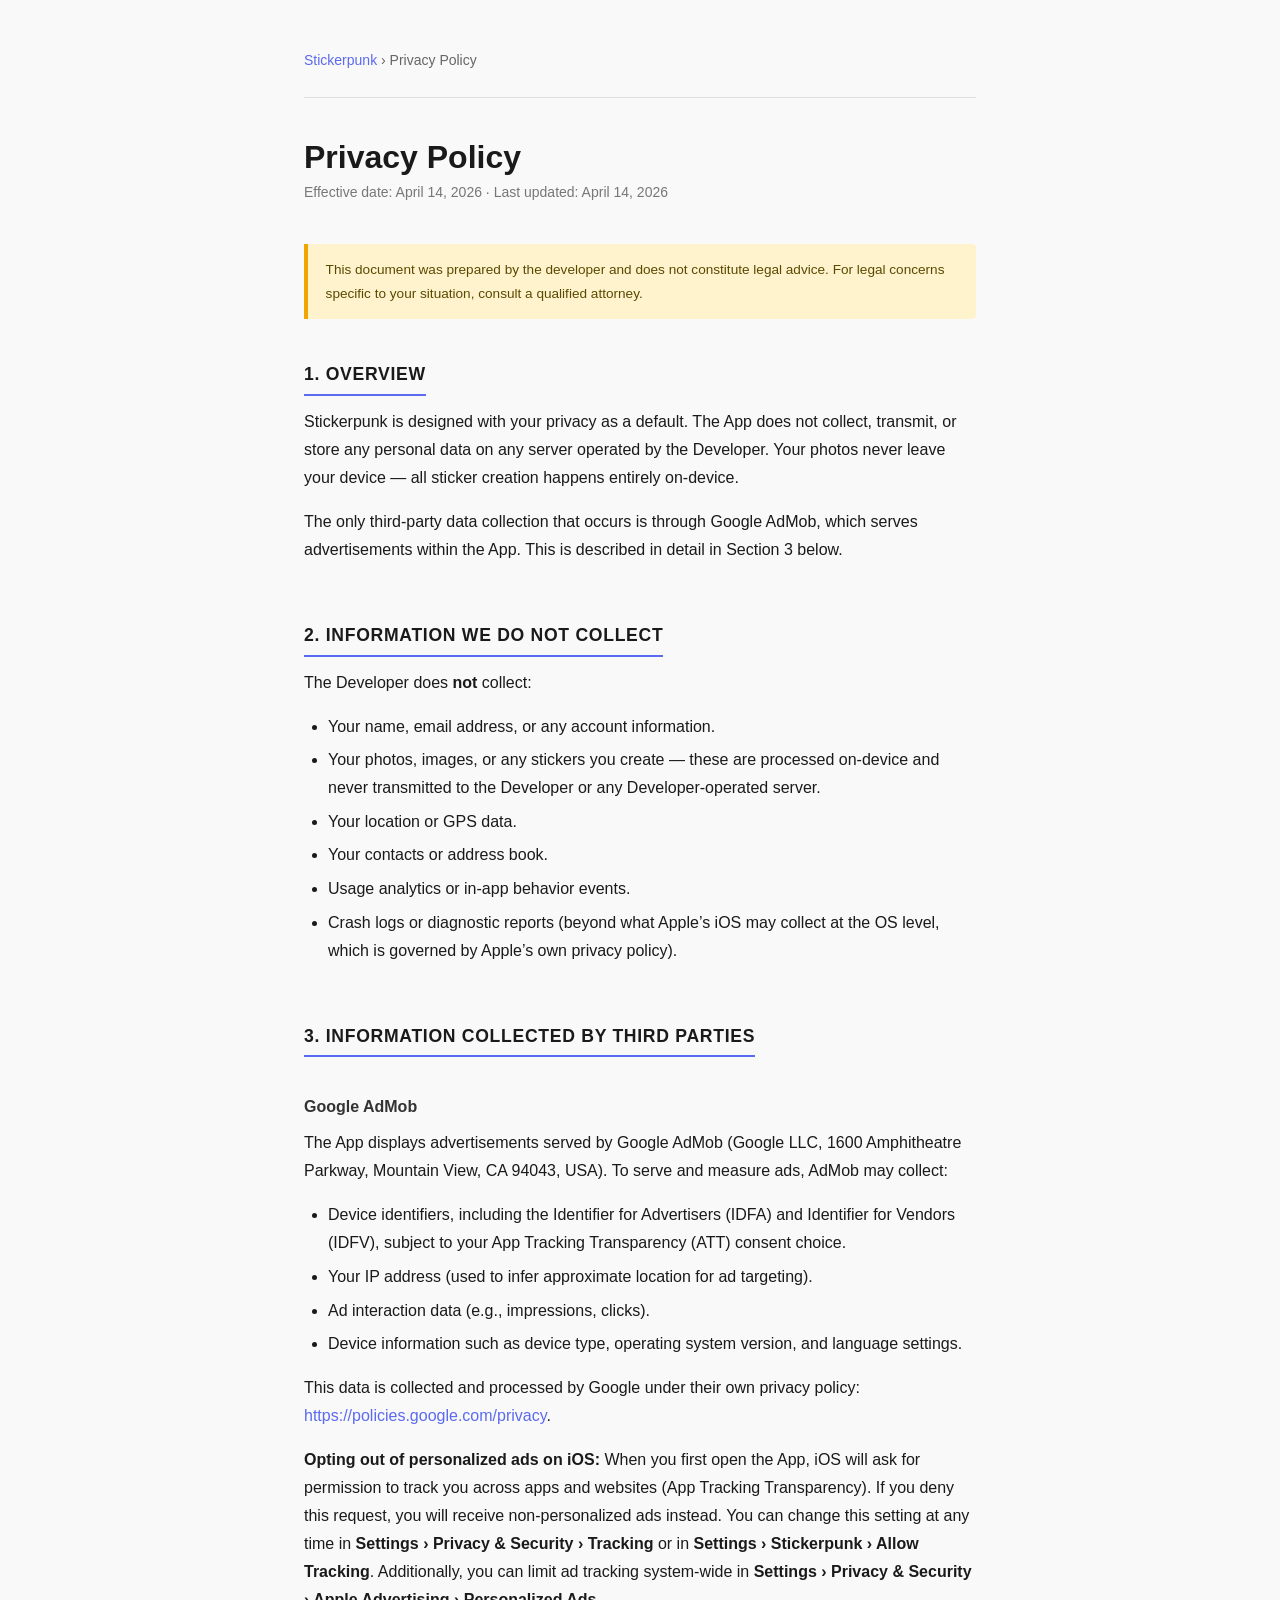
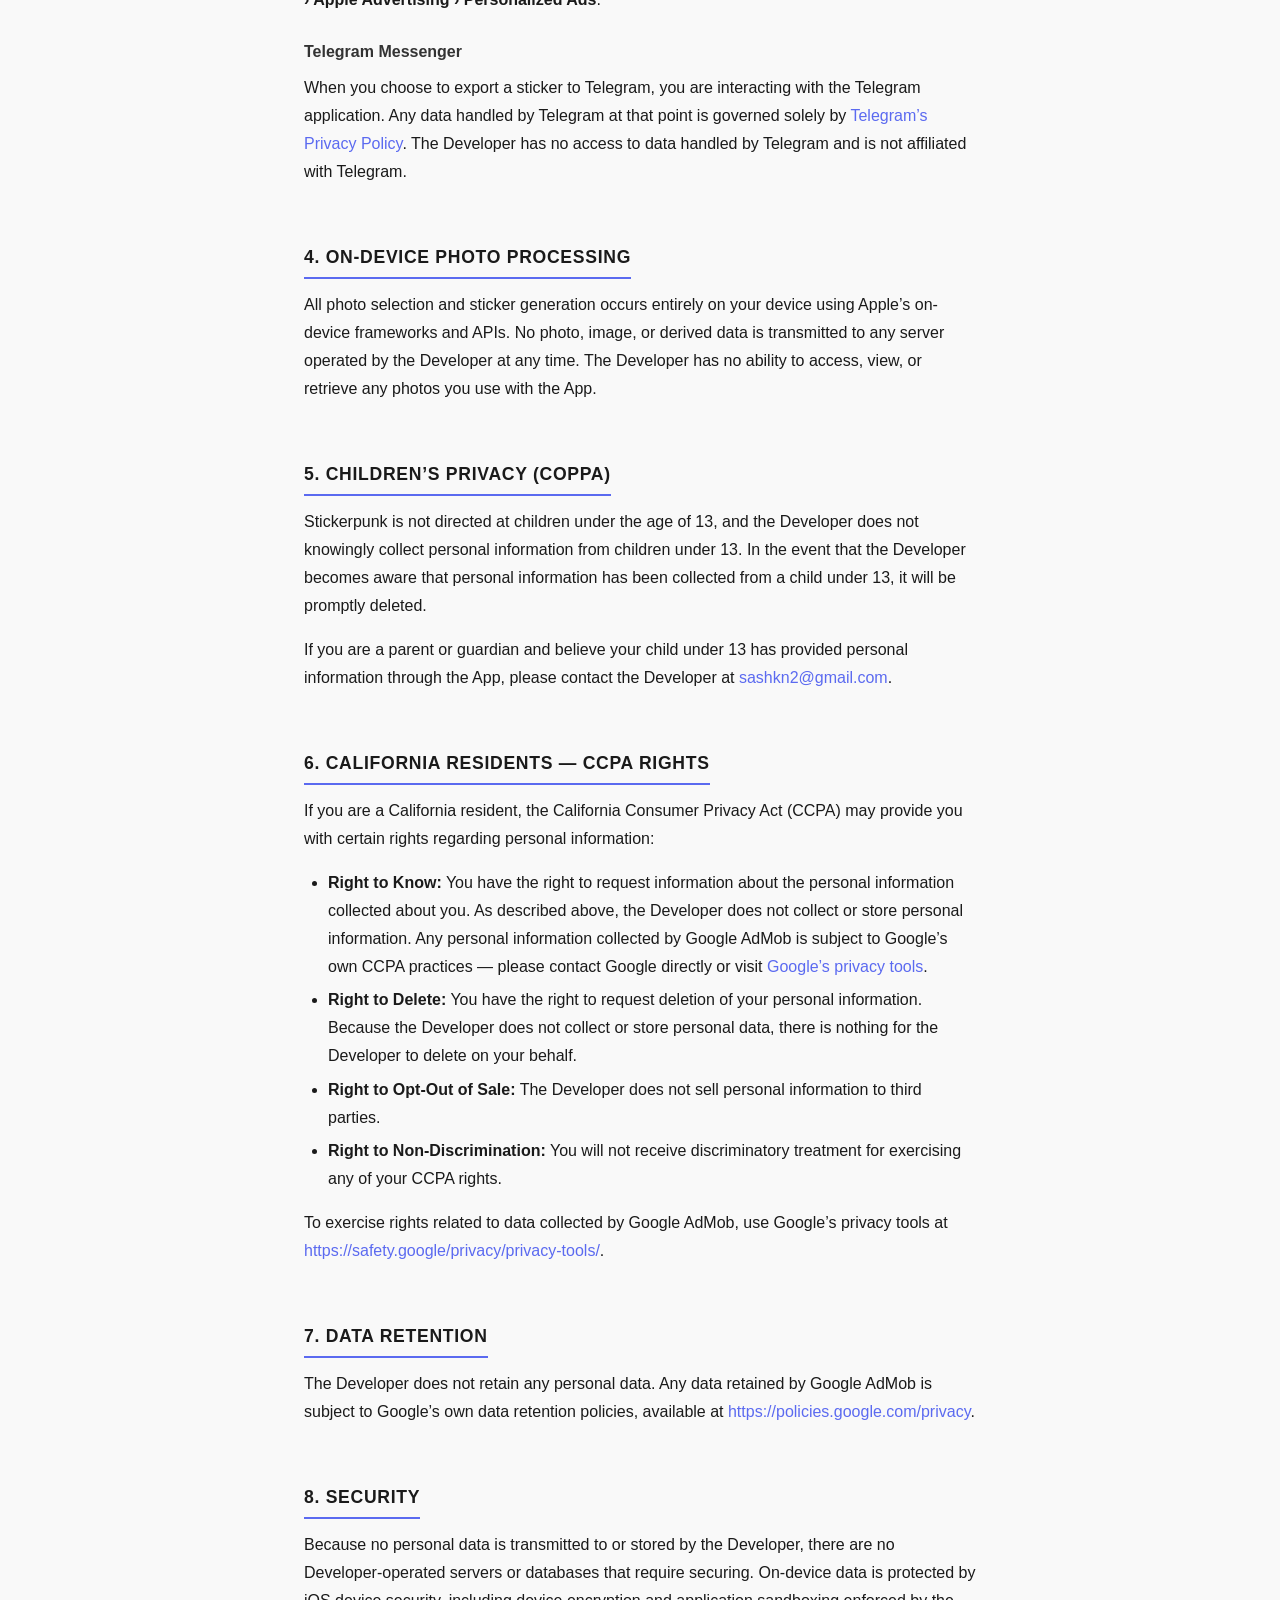
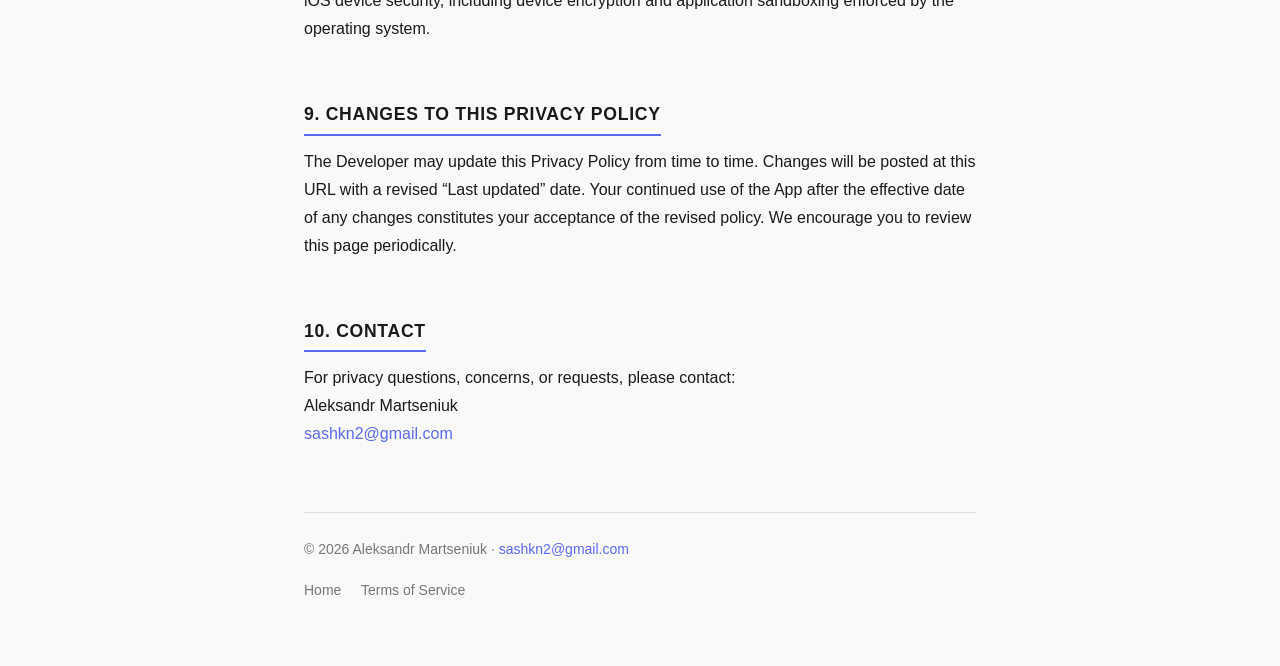
==== privacy/index.html @ fb63ae52 "Add landing site with Terms of Service and Privacy Policy Static HTML site for GitHub Pages deployme" ====
<!DOCTYPE html>
<html lang="en">
<head>
  <meta charset="UTF-8">
  <meta name="viewport" content="width=device-width, initial-scale=1.0">
  <title>Privacy Policy &mdash; Stickerpunk</title>
  <link rel="stylesheet" href="../style.css">
</head>
<body>
  <div class="container">
    <header class="site-header">
      <p class="breadcrumb"><a href="../">Stickerpunk</a> &rsaquo; Privacy Policy</p>
    </header>

    <main>
      <h1>Privacy Policy</h1>
      <p class="meta">Effective date: April 14, 2026 &middot; Last updated: April 14, 2026</p>

      <div class="disclaimer-note">
        This document was prepared by the developer and does not constitute legal advice.
        For legal concerns specific to your situation, consult a qualified attorney.
      </div>

      <h2>1. Overview</h2>
      <p>
        Stickerpunk is designed with your privacy as a default. The App does not collect,
        transmit, or store any personal data on any server operated by the Developer.
        Your photos never leave your device &mdash; all sticker creation happens entirely on-device.
      </p>
      <p>
        The only third-party data collection that occurs is through Google AdMob, which serves
        advertisements within the App. This is described in detail in Section&nbsp;3 below.
      </p>

      <h2>2. Information We Do Not Collect</h2>
      <p>The Developer does <strong>not</strong> collect:</p>
      <ul>
        <li>Your name, email address, or any account information.</li>
        <li>Your photos, images, or any stickers you create &mdash; these are processed on-device and never transmitted to the Developer or any Developer-operated server.</li>
        <li>Your location or GPS data.</li>
        <li>Your contacts or address book.</li>
        <li>Usage analytics or in-app behavior events.</li>
        <li>Crash logs or diagnostic reports (beyond what Apple&rsquo;s iOS may collect at the OS level, which is governed by Apple&rsquo;s own privacy policy).</li>
      </ul>

      <h2>3. Information Collected by Third Parties</h2>

      <h3>Google AdMob</h3>
      <p>
        The App displays advertisements served by Google AdMob (Google LLC, 1600 Amphitheatre Parkway,
        Mountain View, CA 94043, USA). To serve and measure ads, AdMob may collect:
      </p>
      <ul>
        <li>Device identifiers, including the Identifier for Advertisers (IDFA) and Identifier for Vendors (IDFV), subject to your App Tracking Transparency (ATT) consent choice.</li>
        <li>Your IP address (used to infer approximate location for ad targeting).</li>
        <li>Ad interaction data (e.g., impressions, clicks).</li>
        <li>Device information such as device type, operating system version, and language settings.</li>
      </ul>
      <p>
        This data is collected and processed by Google under their own privacy policy:
        <a href="https://policies.google.com/privacy" target="_blank" rel="noopener noreferrer">https://policies.google.com/privacy</a>.
      </p>
      <p>
        <strong>Opting out of personalized ads on iOS:</strong> When you first open the App,
        iOS will ask for permission to track you across apps and websites (App Tracking Transparency).
        If you deny this request, you will receive non-personalized ads instead. You can change this
        setting at any time in <strong>Settings &rsaquo; Privacy &amp; Security &rsaquo; Tracking</strong>
        or in <strong>Settings &rsaquo; Stickerpunk &rsaquo; Allow Tracking</strong>.
        Additionally, you can limit ad tracking system-wide in
        <strong>Settings &rsaquo; Privacy &amp; Security &rsaquo; Apple Advertising &rsaquo; Personalized Ads</strong>.
      </p>

      <h3>Telegram Messenger</h3>
      <p>
        When you choose to export a sticker to Telegram, you are interacting with the Telegram
        application. Any data handled by Telegram at that point is governed solely by
        <a href="https://telegram.org/privacy" target="_blank" rel="noopener noreferrer">Telegram&rsquo;s Privacy Policy</a>.
        The Developer has no access to data handled by Telegram and is not affiliated with Telegram.
      </p>

      <h2>4. On-Device Photo Processing</h2>
      <p>
        All photo selection and sticker generation occurs entirely on your device using Apple&rsquo;s
        on-device frameworks and APIs. No photo, image, or derived data is transmitted to any server
        operated by the Developer at any time. The Developer has no ability to access, view, or
        retrieve any photos you use with the App.
      </p>

      <h2>5. Children&rsquo;s Privacy (COPPA)</h2>
      <p>
        Stickerpunk is not directed at children under the age of 13, and the Developer does not
        knowingly collect personal information from children under 13. In the event that the Developer
        becomes aware that personal information has been collected from a child under 13, it will be
        promptly deleted.
      </p>
      <p>
        If you are a parent or guardian and believe your child under 13 has provided personal
        information through the App, please contact the Developer at
        <a href="mailto:sashkn2@gmail.com">sashkn2@gmail.com</a>.
      </p>

      <h2>6. California Residents &mdash; CCPA Rights</h2>
      <p>
        If you are a California resident, the California Consumer Privacy Act (CCPA) may provide
        you with certain rights regarding personal information:
      </p>
      <ul>
        <li>
          <strong>Right to Know:</strong> You have the right to request information about the
          personal information collected about you. As described above, the Developer does not
          collect or store personal information. Any personal information collected by Google AdMob
          is subject to Google&rsquo;s own CCPA practices &mdash; please contact Google directly or
          visit <a href="https://safety.google/privacy/privacy-tools/" target="_blank" rel="noopener noreferrer">Google&rsquo;s privacy tools</a>.
        </li>
        <li>
          <strong>Right to Delete:</strong> You have the right to request deletion of your personal
          information. Because the Developer does not collect or store personal data, there is
          nothing for the Developer to delete on your behalf.
        </li>
        <li>
          <strong>Right to Opt-Out of Sale:</strong> The Developer does not sell personal information
          to third parties.
        </li>
        <li>
          <strong>Right to Non-Discrimination:</strong> You will not receive discriminatory treatment
          for exercising any of your CCPA rights.
        </li>
      </ul>
      <p>
        To exercise rights related to data collected by Google AdMob, use Google&rsquo;s privacy
        tools at
        <a href="https://safety.google/privacy/privacy-tools/" target="_blank" rel="noopener noreferrer">https://safety.google/privacy/privacy-tools/</a>.
      </p>

      <h2>7. Data Retention</h2>
      <p>
        The Developer does not retain any personal data. Any data retained by Google AdMob is
        subject to Google&rsquo;s own data retention policies, available at
        <a href="https://policies.google.com/privacy" target="_blank" rel="noopener noreferrer">https://policies.google.com/privacy</a>.
      </p>

      <h2>8. Security</h2>
      <p>
        Because no personal data is transmitted to or stored by the Developer, there are no
        Developer-operated servers or databases that require securing. On-device data is protected
        by iOS device security, including device encryption and application sandboxing enforced
        by the operating system.
      </p>

      <h2>9. Changes to This Privacy Policy</h2>
      <p>
        The Developer may update this Privacy Policy from time to time. Changes will be posted at
        this URL with a revised &ldquo;Last updated&rdquo; date. Your continued use of the App after
        the effective date of any changes constitutes your acceptance of the revised policy.
        We encourage you to review this page periodically.
      </p>

      <h2>10. Contact</h2>
      <p>
        For privacy questions, concerns, or requests, please contact:<br>
        Aleksandr Martseniuk<br>
        <a href="mailto:sashkn2@gmail.com">sashkn2@gmail.com</a>
      </p>
    </main>

    <footer>
      <p>&copy; 2026 Aleksandr Martseniuk &middot; <a href="mailto:sashkn2@gmail.com">sashkn2@gmail.com</a></p>
      <nav>
        <a href="../">Home</a>
        <a href="../terms/">Terms of Service</a>
      </nav>
    </footer>
  </div>
</body>
</html>
---- style.css ----
*, *::before, *::after {
  box-sizing: border-box;
}

body {
  margin: 0;
  background: #f9f9f9;
  color: #1a1a1a;
  font-family: -apple-system, BlinkMacSystemFont, "Segoe UI", Roboto, Helvetica, Arial, sans-serif;
  font-size: 1rem;
  line-height: 1.75;
}

.container {
  max-width: 720px;
  margin: 0 auto;
  padding: 3rem 1.5rem 4rem;
}

/* Header */
.site-header {
  margin-bottom: 2.5rem;
  border-bottom: 1px solid #e0e0e0;
  padding-bottom: 1rem;
}

.breadcrumb {
  font-size: 0.875rem;
  color: #666;
  margin: 0 0 0.5rem;
}

.breadcrumb a {
  color: #5b6af0;
  text-decoration: none;
}

.breadcrumb a:hover {
  text-decoration: underline;
}

.app-name {
  font-size: 1.5rem;
  font-weight: 700;
  margin: 0;
  color: #1a1a1a;
}

.app-tagline {
  margin: 0.25rem 0 0;
  color: #555;
  font-size: 1rem;
}

/* Page title */
h1 {
  font-size: 2rem;
  font-weight: 700;
  margin: 0 0 0.25rem;
  line-height: 1.2;
}

.meta {
  font-size: 0.875rem;
  color: #777;
  margin: 0 0 2.5rem;
}

/* Section headings */
h2 {
  font-size: 1.1rem;
  font-weight: 600;
  text-transform: uppercase;
  letter-spacing: 0.04em;
  color: #1a1a1a;
  margin: 2.5rem 0 0.75rem;
  padding-bottom: 0.25rem;
  border-bottom: 2px solid #5b6af0;
  display: inline-block;
}

h3 {
  font-size: 1rem;
  font-weight: 600;
  margin: 1.5rem 0 0.5rem;
  color: #333;
}

/* Body text */
p {
  margin: 0 0 1rem;
}

ul, ol {
  margin: 0 0 1rem;
  padding-left: 1.5rem;
}

li {
  margin-bottom: 0.35rem;
}

/* Links */
a {
  color: #5b6af0;
  text-decoration: none;
}

a:hover {
  text-decoration: underline;
}

/* Home page nav */
.legal-nav {
  display: flex;
  gap: 1rem;
  flex-wrap: wrap;
  margin: 2rem 0;
  list-style: none;
  padding: 0;
}

.legal-nav li a {
  display: inline-block;
  padding: 0.65rem 1.5rem;
  background: #5b6af0;
  color: #fff;
  border-radius: 6px;
  font-weight: 500;
  text-decoration: none;
  transition: background 0.15s;
}

.legal-nav li a:hover {
  background: #4a59d8;
  text-decoration: none;
}

/* All-caps legal blocks */
.legal-caps {
  font-size: 0.875rem;
  line-height: 1.65;
}

/* Footer */
footer {
  margin-top: 4rem;
  padding-top: 1.5rem;
  border-top: 1px solid #e0e0e0;
  font-size: 0.875rem;
  color: #777;
}

footer nav {
  margin-top: 0.5rem;
}

footer nav a {
  color: #777;
  margin-right: 1rem;
}

footer nav a:hover {
  color: #5b6af0;
}

/* Disclaimer note */
.disclaimer-note {
  margin-top: 2rem;
  padding: 0.85rem 1.1rem;
  background: #fff3cd;
  border-left: 4px solid #f0a500;
  font-size: 0.85rem;
  color: #5a4a00;
  border-radius: 0 4px 4px 0;
}

/* Responsive */
@media (max-width: 600px) {
  .container {
    padding: 2rem 1rem 3rem;
  }

  h1 {
    font-size: 1.6rem;
  }
}
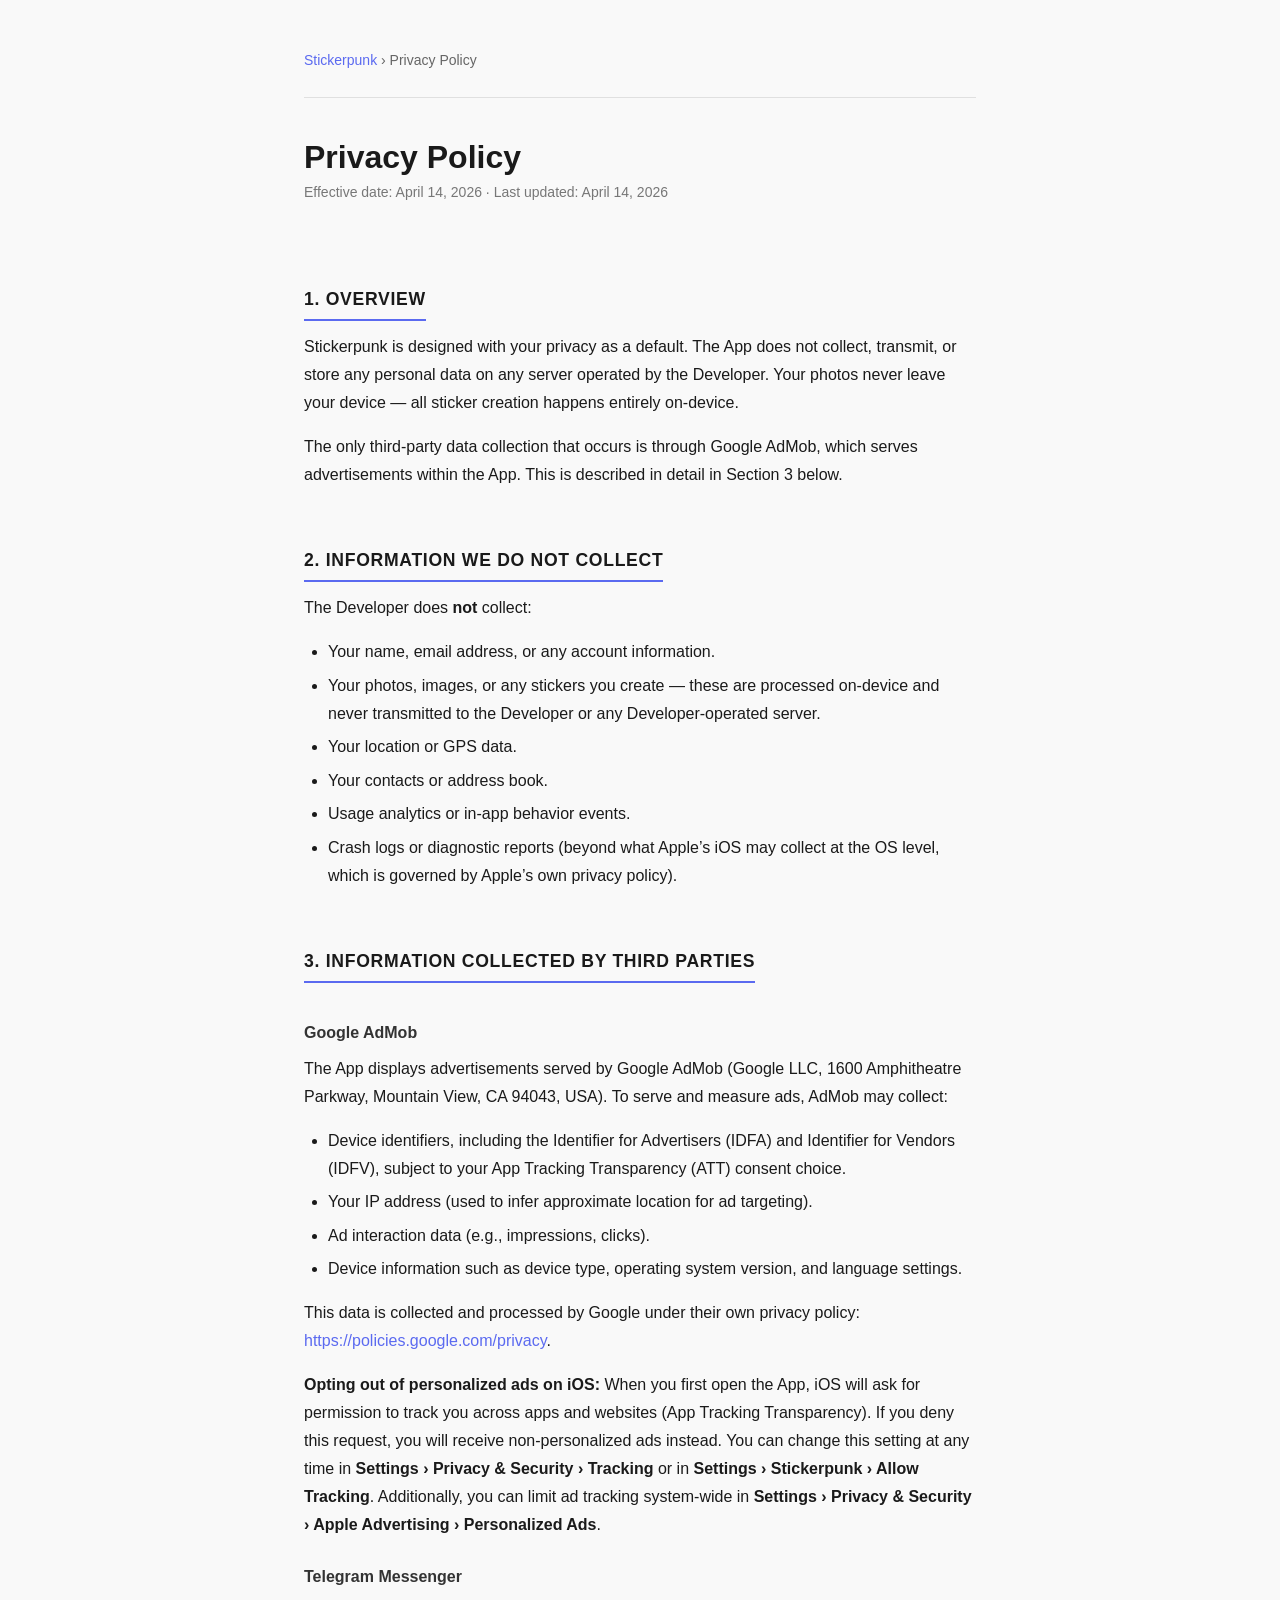
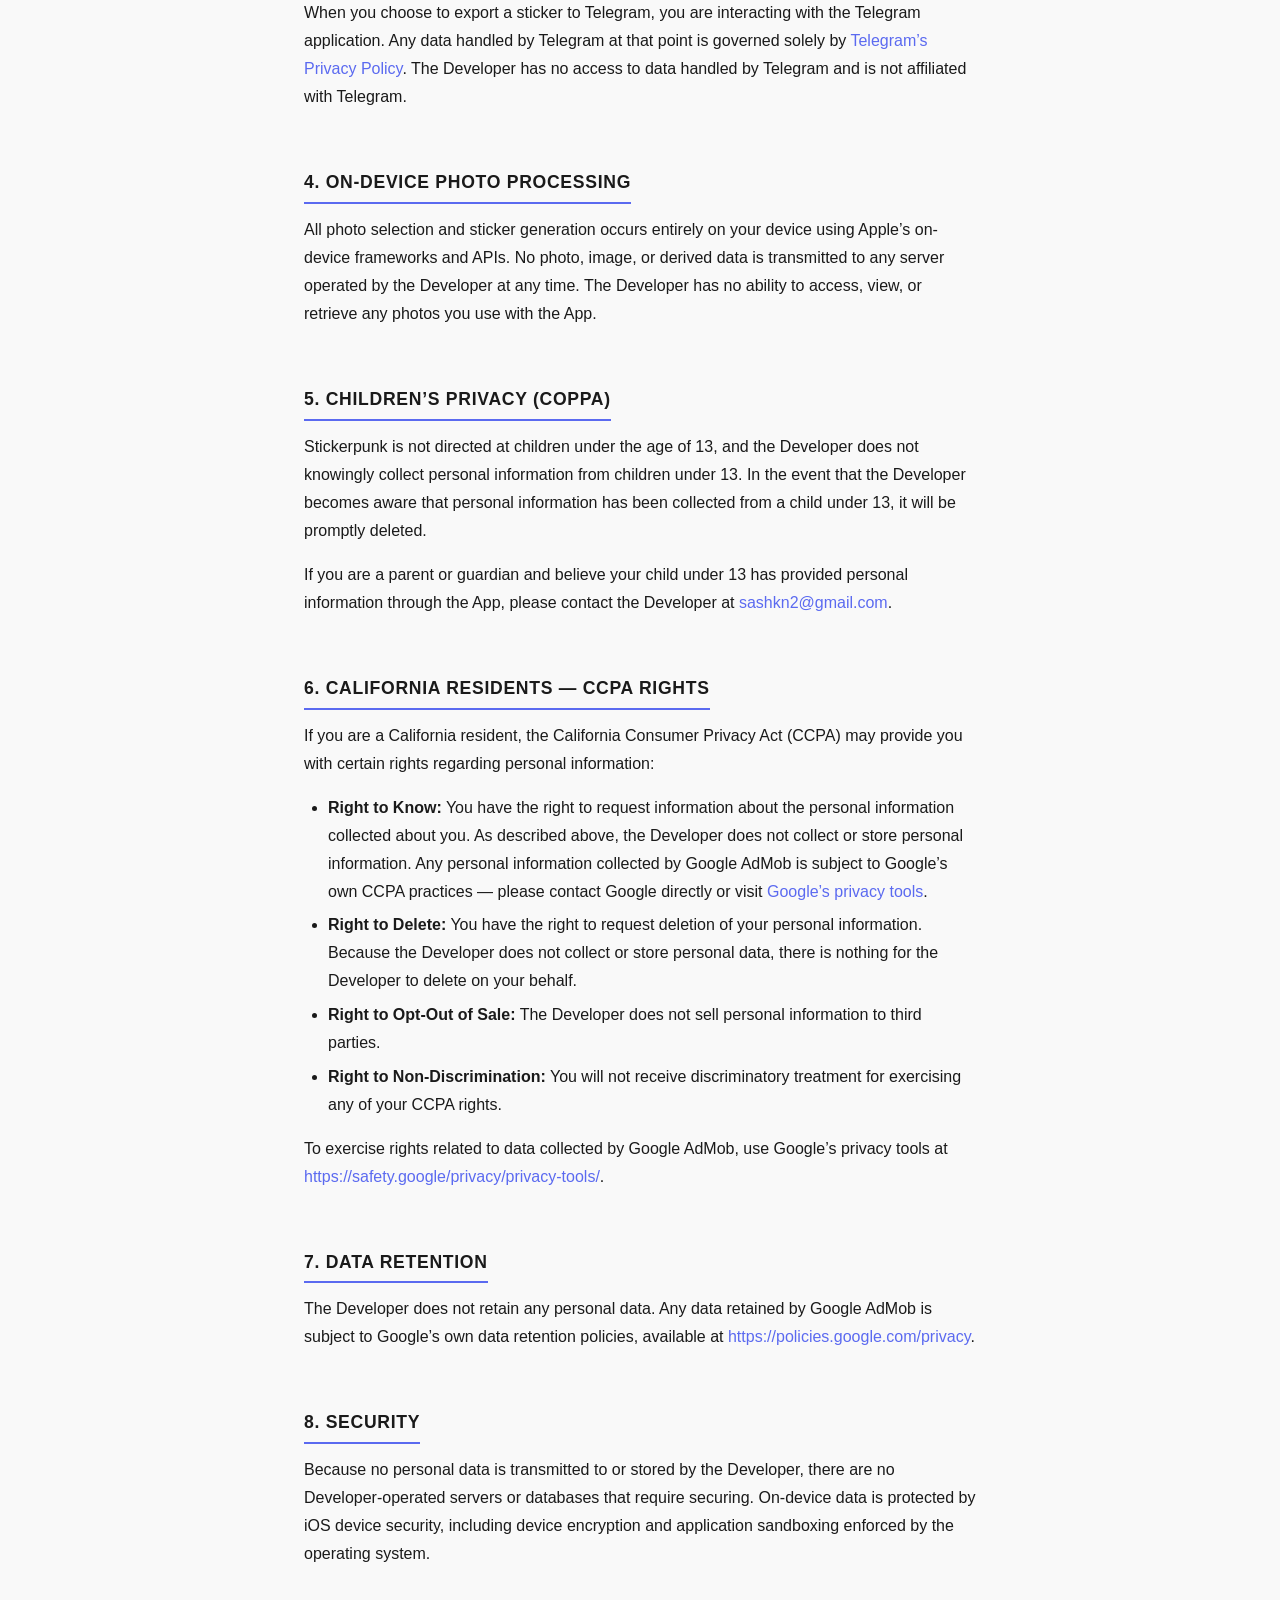
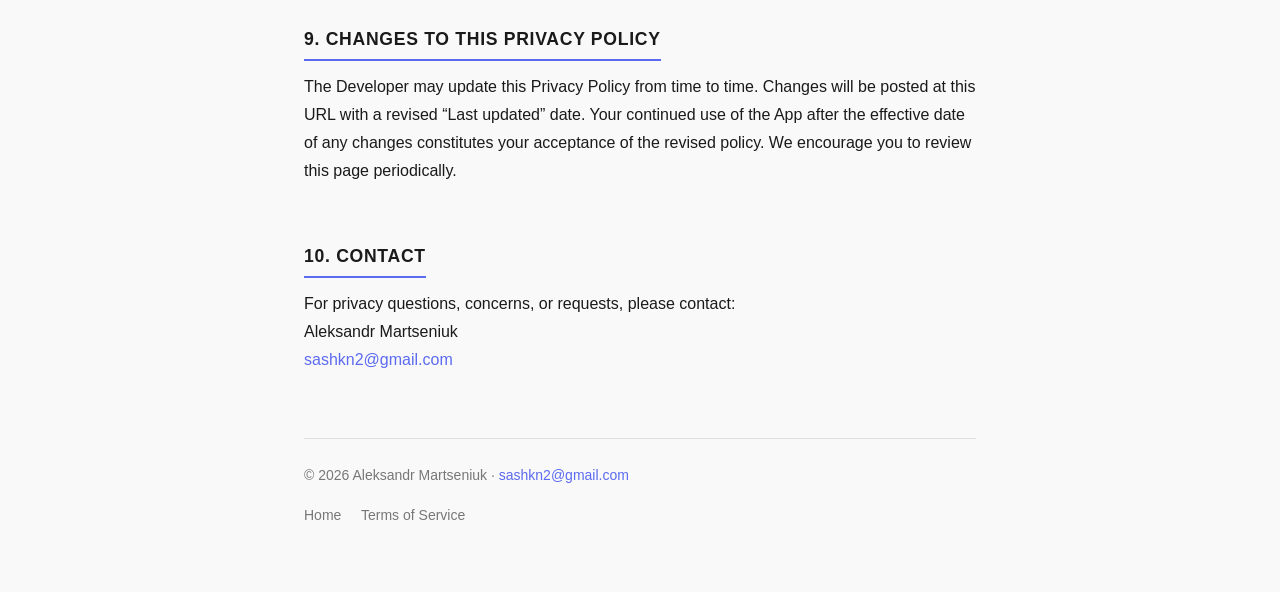
==== commit 657c114c: "Remove disclaimer note; add subscription terms section to ToS Removes yellow legal disclaimer from b" ====
--- a/privacy/index.html
+++ b/privacy/index.html
@@ -15,11 +15,6 @@
     <main>
       <h1>Privacy Policy</h1>
       <p class="meta">Effective date: April 14, 2026 &middot; Last updated: April 14, 2026</p>
-
-      <div class="disclaimer-note">
-        This document was prepared by the developer and does not constitute legal advice.
-        For legal concerns specific to your situation, consult a qualified attorney.
-      </div>
 
       <h2>1. Overview</h2>
       <p>
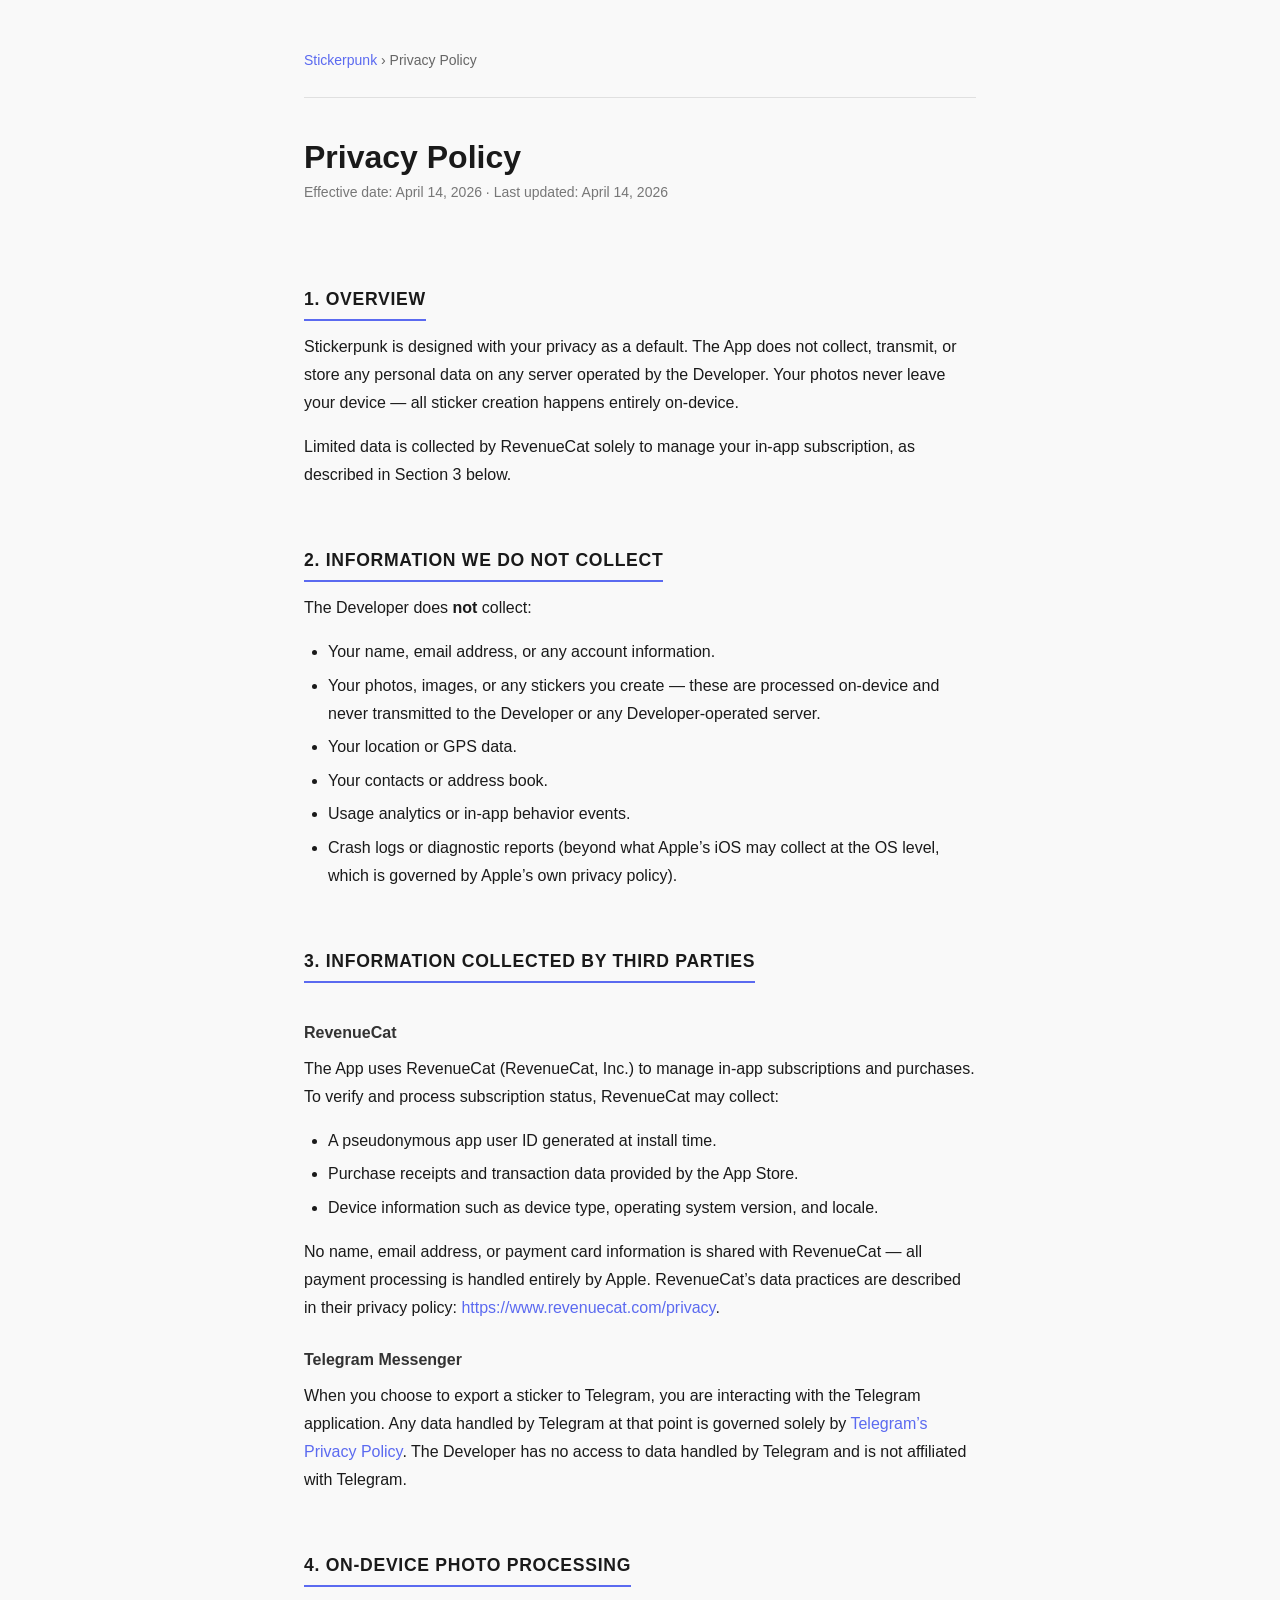
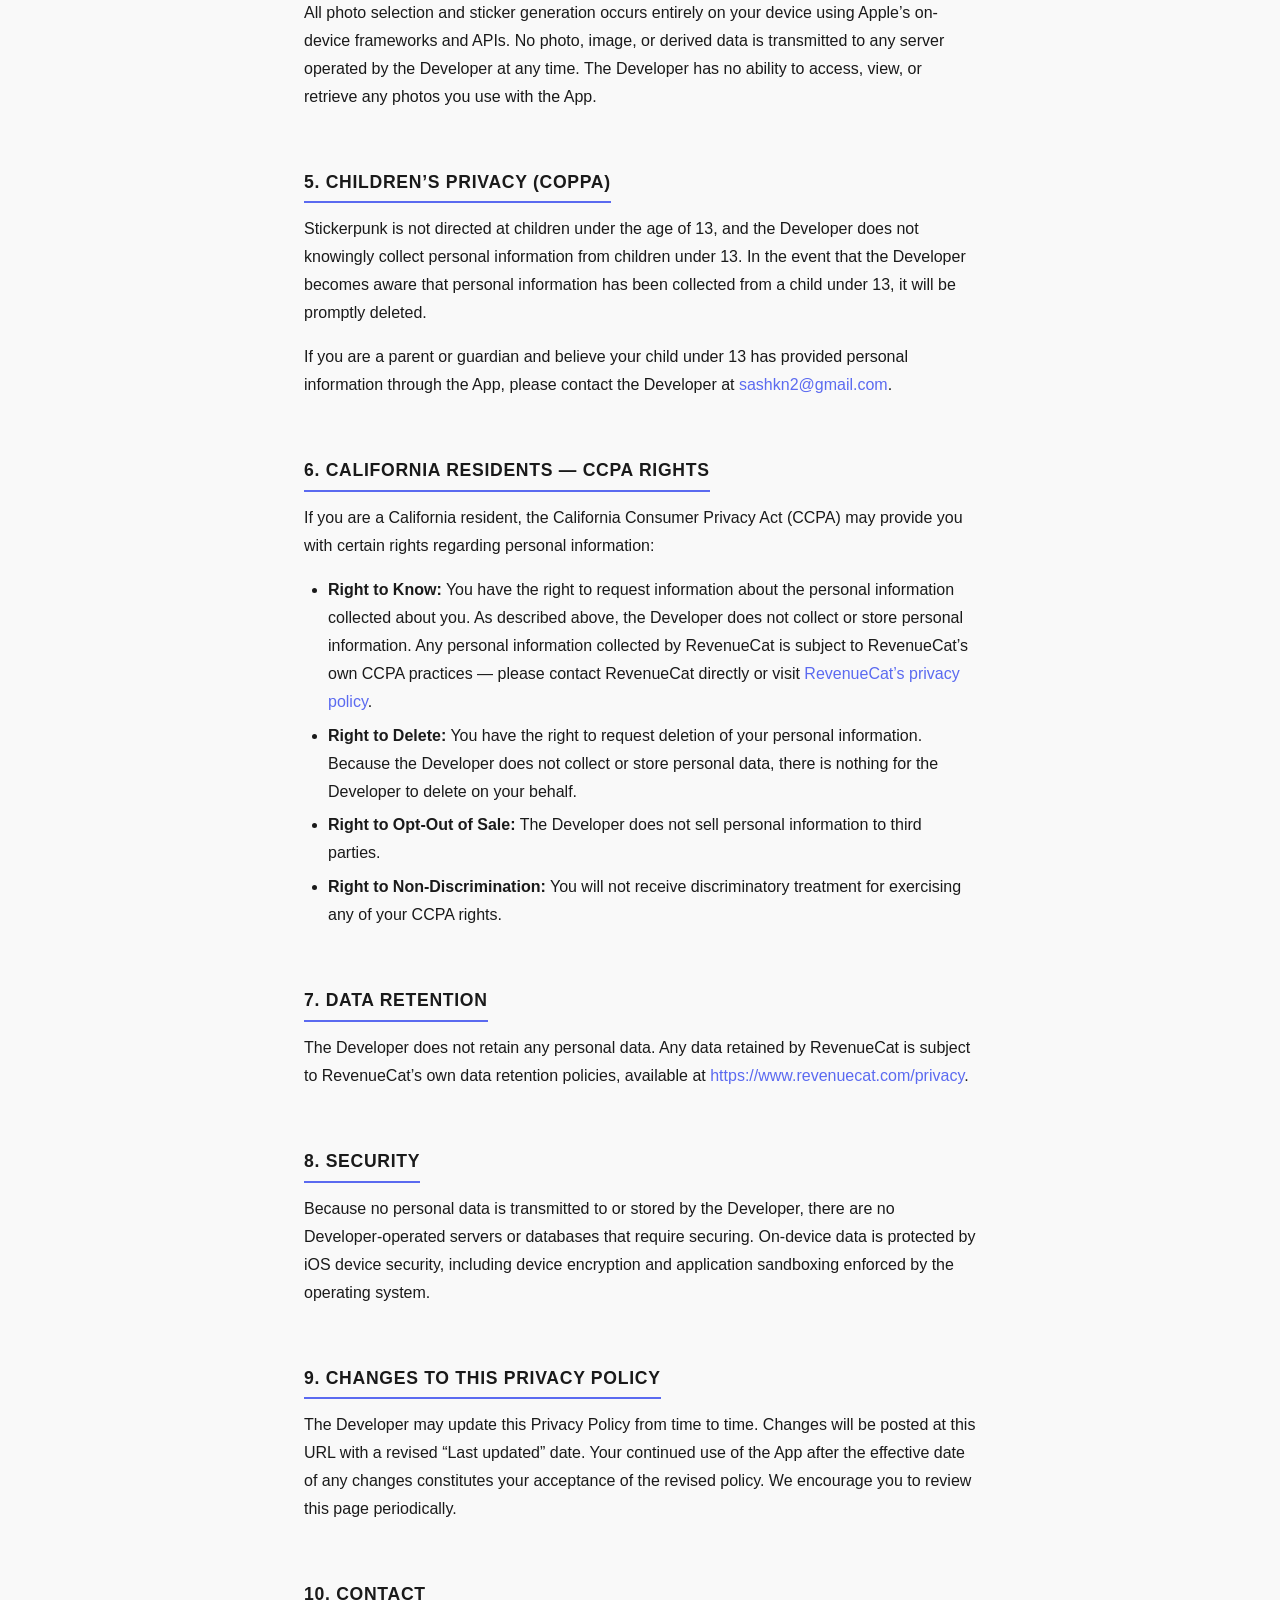
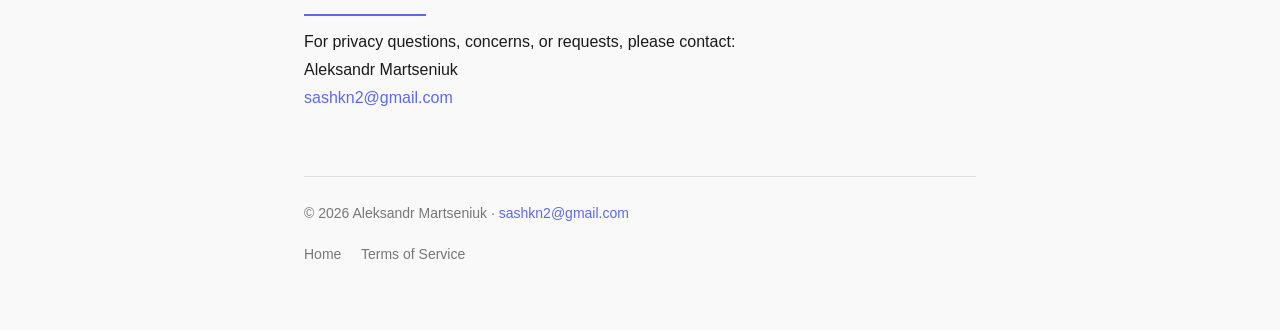
==== commit 33542025: "Replace AdMob with RevenueCat in privacy policy and terms of service Co-Authored-By: Claude Sonnet 4" ====
--- a/privacy/index.html
+++ b/privacy/index.html
@@ -23,8 +23,8 @@
         Your photos never leave your device &mdash; all sticker creation happens entirely on-device.
       </p>
       <p>
-        The only third-party data collection that occurs is through Google AdMob, which serves
-        advertisements within the App. This is described in detail in Section&nbsp;3 below.
+        Limited data is collected by RevenueCat solely to manage your in-app subscription,
+        as described in Section&nbsp;3 below.
       </p>
 
       <h2>2. Information We Do Not Collect</h2>
@@ -40,29 +40,21 @@
 
       <h2>3. Information Collected by Third Parties</h2>
 
-      <h3>Google AdMob</h3>
+      <h3>RevenueCat</h3>
       <p>
-        The App displays advertisements served by Google AdMob (Google LLC, 1600 Amphitheatre Parkway,
-        Mountain View, CA 94043, USA). To serve and measure ads, AdMob may collect:
+        The App uses RevenueCat (RevenueCat, Inc.) to manage in-app subscriptions and purchases.
+        To verify and process subscription status, RevenueCat may collect:
       </p>
       <ul>
-        <li>Device identifiers, including the Identifier for Advertisers (IDFA) and Identifier for Vendors (IDFV), subject to your App Tracking Transparency (ATT) consent choice.</li>
-        <li>Your IP address (used to infer approximate location for ad targeting).</li>
-        <li>Ad interaction data (e.g., impressions, clicks).</li>
-        <li>Device information such as device type, operating system version, and language settings.</li>
+        <li>A pseudonymous app user ID generated at install time.</li>
+        <li>Purchase receipts and transaction data provided by the App Store.</li>
+        <li>Device information such as device type, operating system version, and locale.</li>
       </ul>
       <p>
-        This data is collected and processed by Google under their own privacy policy:
-        <a href="https://policies.google.com/privacy" target="_blank" rel="noopener noreferrer">https://policies.google.com/privacy</a>.
-      </p>
-      <p>
-        <strong>Opting out of personalized ads on iOS:</strong> When you first open the App,
-        iOS will ask for permission to track you across apps and websites (App Tracking Transparency).
-        If you deny this request, you will receive non-personalized ads instead. You can change this
-        setting at any time in <strong>Settings &rsaquo; Privacy &amp; Security &rsaquo; Tracking</strong>
-        or in <strong>Settings &rsaquo; Stickerpunk &rsaquo; Allow Tracking</strong>.
-        Additionally, you can limit ad tracking system-wide in
-        <strong>Settings &rsaquo; Privacy &amp; Security &rsaquo; Apple Advertising &rsaquo; Personalized Ads</strong>.
+        No name, email address, or payment card information is shared with RevenueCat &mdash;
+        all payment processing is handled entirely by Apple. RevenueCat&rsquo;s data practices are
+        described in their privacy policy:
+        <a href="https://www.revenuecat.com/privacy" target="_blank" rel="noopener noreferrer">https://www.revenuecat.com/privacy</a>.
       </p>
 
       <h3>Telegram Messenger</h3>
@@ -103,9 +95,9 @@
         <li>
           <strong>Right to Know:</strong> You have the right to request information about the
           personal information collected about you. As described above, the Developer does not
-          collect or store personal information. Any personal information collected by Google AdMob
-          is subject to Google&rsquo;s own CCPA practices &mdash; please contact Google directly or
-          visit <a href="https://safety.google/privacy/privacy-tools/" target="_blank" rel="noopener noreferrer">Google&rsquo;s privacy tools</a>.
+          collect or store personal information. Any personal information collected by RevenueCat
+          is subject to RevenueCat&rsquo;s own CCPA practices &mdash; please contact RevenueCat directly or
+          visit <a href="https://www.revenuecat.com/privacy" target="_blank" rel="noopener noreferrer">RevenueCat&rsquo;s privacy policy</a>.
         </li>
         <li>
           <strong>Right to Delete:</strong> You have the right to request deletion of your personal
@@ -121,17 +113,12 @@
           for exercising any of your CCPA rights.
         </li>
       </ul>
-      <p>
-        To exercise rights related to data collected by Google AdMob, use Google&rsquo;s privacy
-        tools at
-        <a href="https://safety.google/privacy/privacy-tools/" target="_blank" rel="noopener noreferrer">https://safety.google/privacy/privacy-tools/</a>.
-      </p>
 
       <h2>7. Data Retention</h2>
       <p>
-        The Developer does not retain any personal data. Any data retained by Google AdMob is
-        subject to Google&rsquo;s own data retention policies, available at
-        <a href="https://policies.google.com/privacy" target="_blank" rel="noopener noreferrer">https://policies.google.com/privacy</a>.
+        The Developer does not retain any personal data. Any data retained by RevenueCat is
+        subject to RevenueCat&rsquo;s own data retention policies, available at
+        <a href="https://www.revenuecat.com/privacy" target="_blank" rel="noopener noreferrer">https://www.revenuecat.com/privacy</a>.
       </p>
 
       <h2>8. Security</h2>
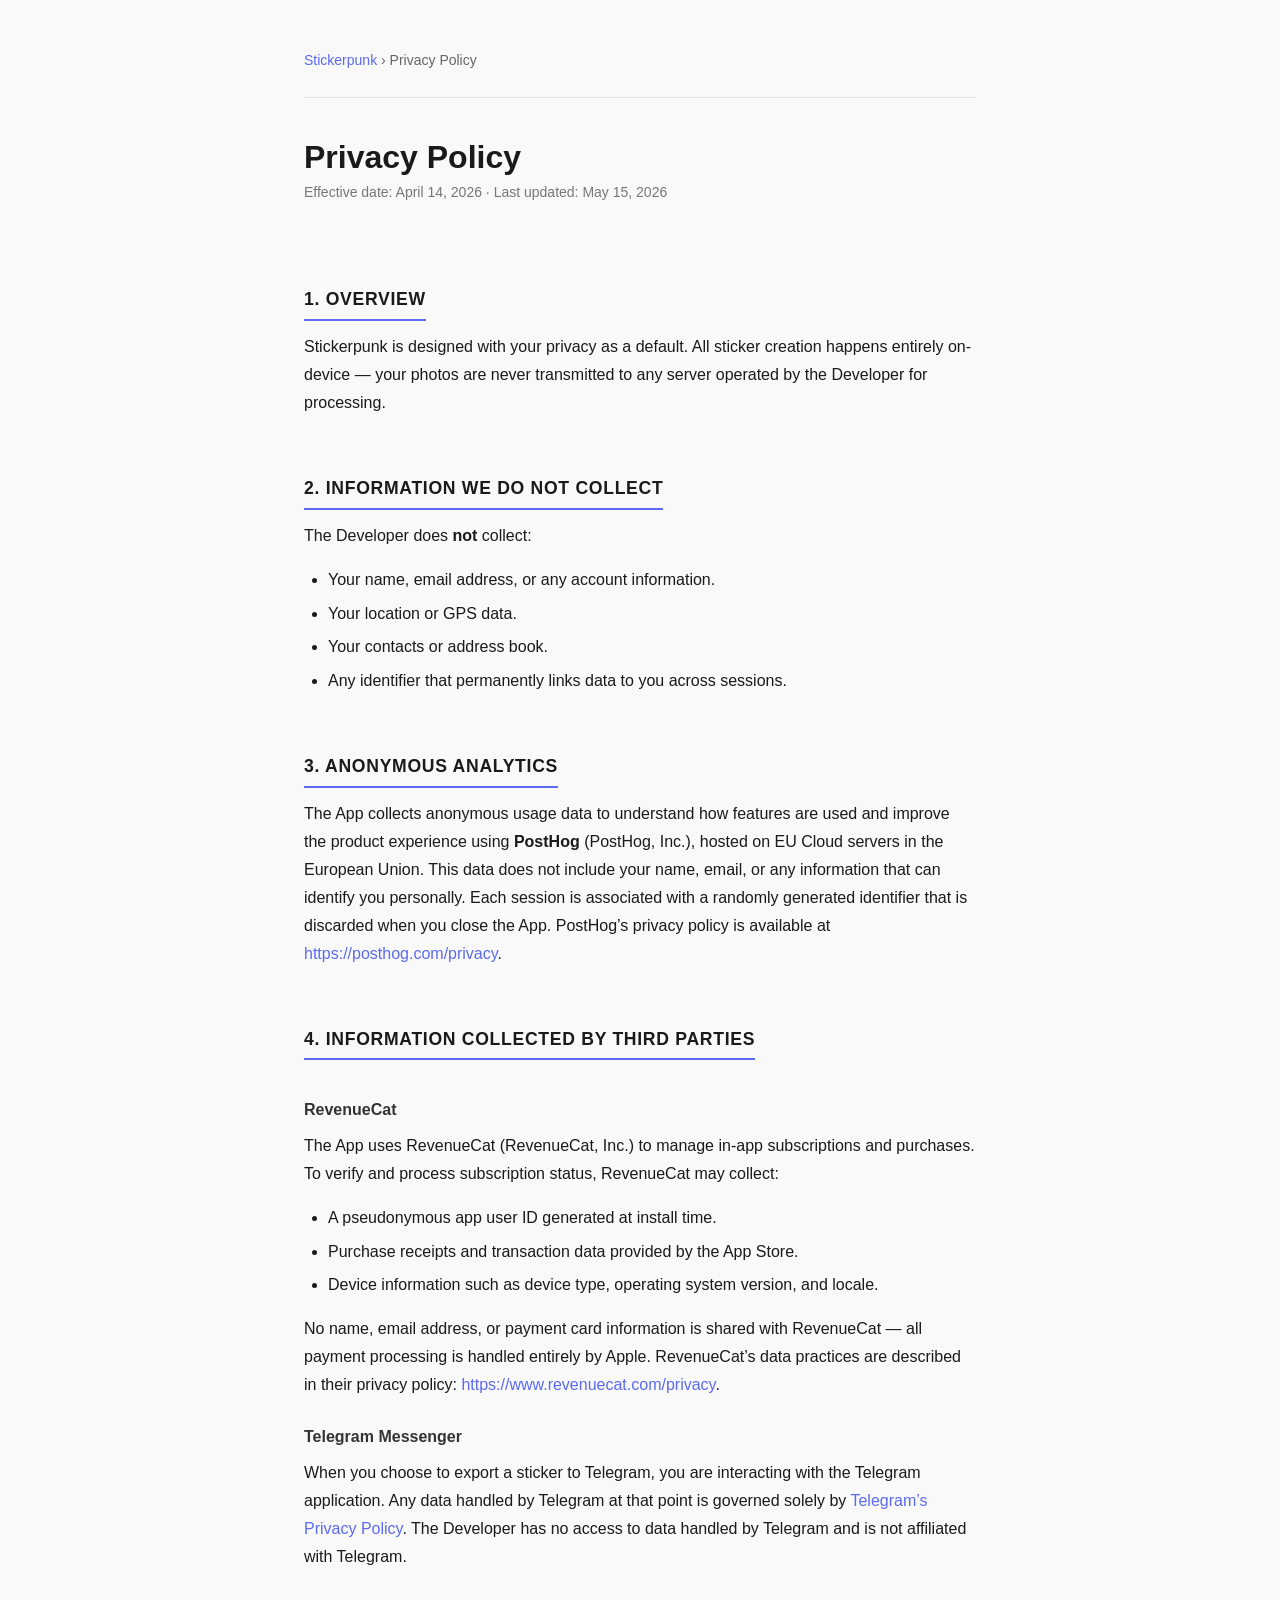
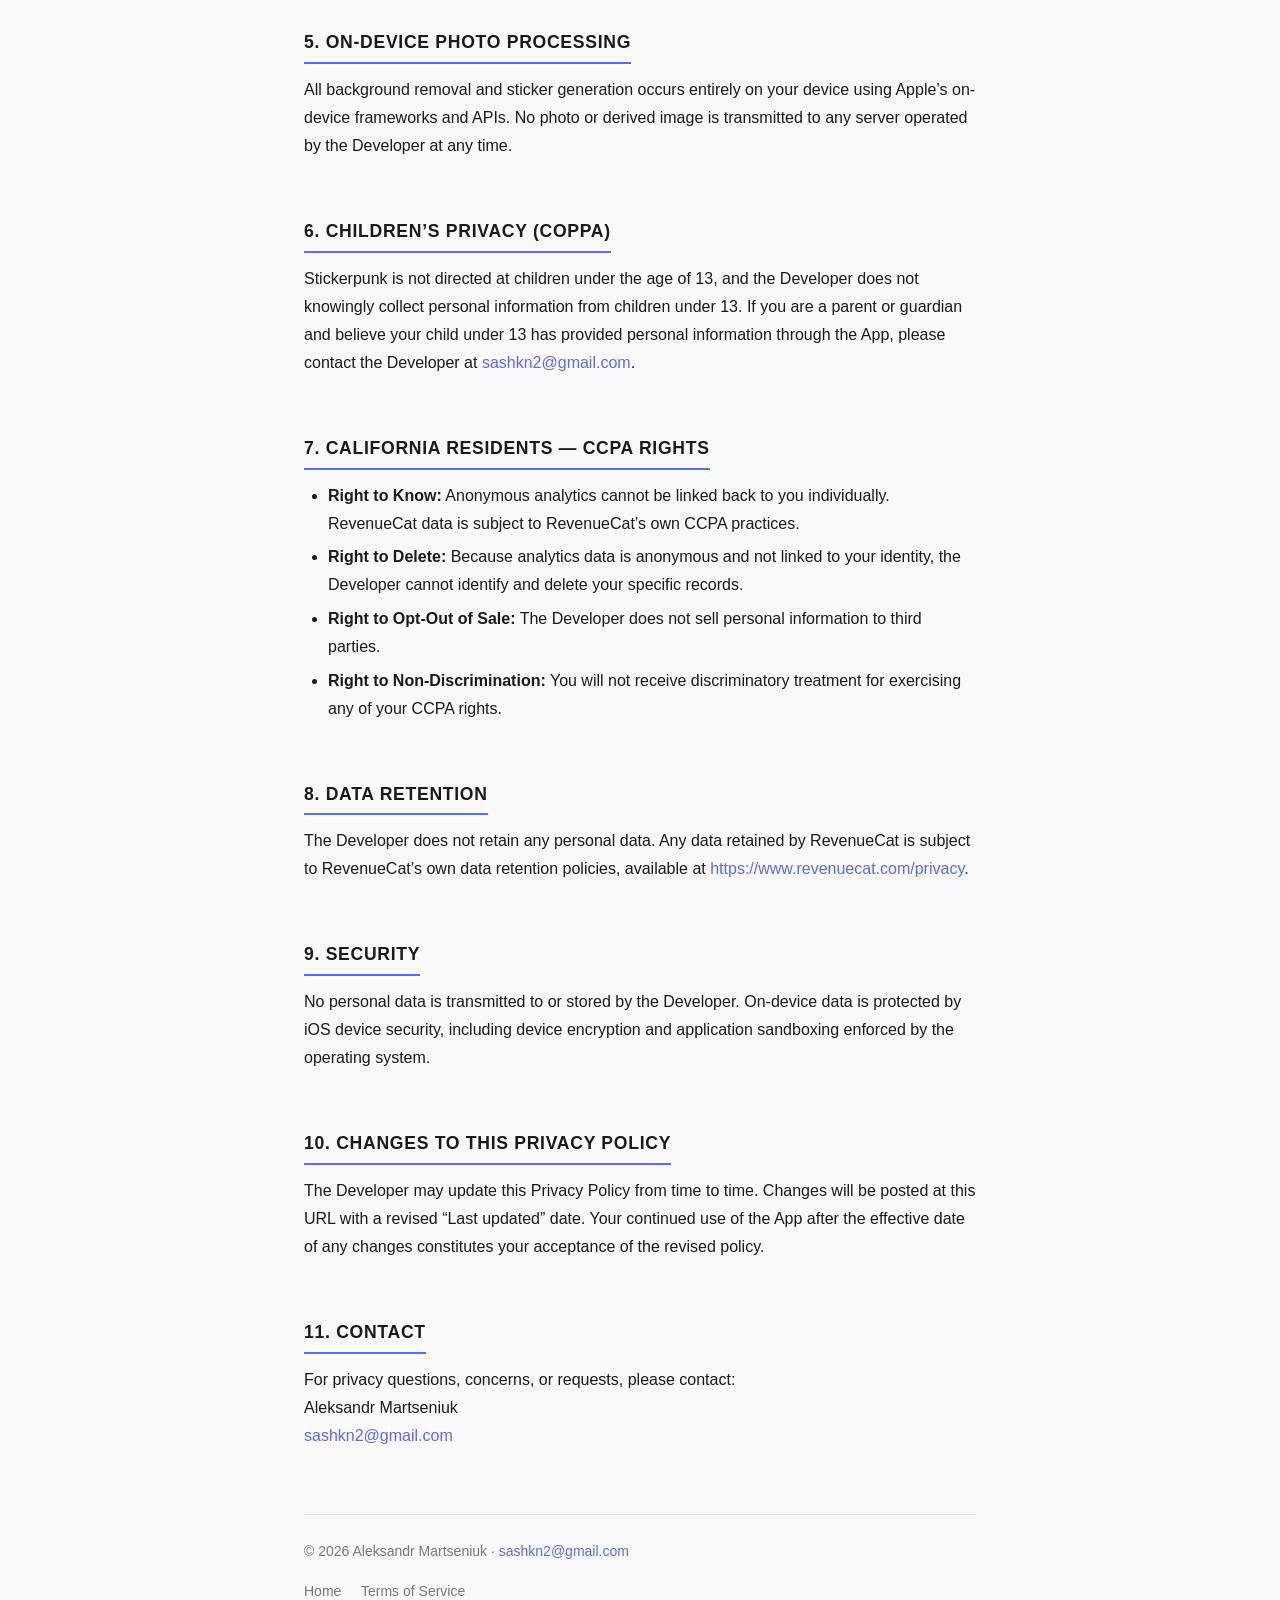
==== commit 2d2e494a: "update politics & terms" ====
--- a/privacy/index.html
+++ b/privacy/index.html
@@ -14,31 +14,36 @@
 
     <main>
       <h1>Privacy Policy</h1>
-      <p class="meta">Effective date: April 14, 2026 &middot; Last updated: April 14, 2026</p>
+      <p class="meta">Effective date: April 14, 2026 &middot; Last updated: May 15, 2026</p>
 
       <h2>1. Overview</h2>
       <p>
-        Stickerpunk is designed with your privacy as a default. The App does not collect,
-        transmit, or store any personal data on any server operated by the Developer.
-        Your photos never leave your device &mdash; all sticker creation happens entirely on-device.
-      </p>
-      <p>
-        Limited data is collected by RevenueCat solely to manage your in-app subscription,
-        as described in Section&nbsp;3 below.
+        Stickerpunk is designed with your privacy as a default. All sticker creation happens
+        entirely on-device &mdash; your photos are never transmitted to any server operated by
+        the Developer for processing.
       </p>
 
       <h2>2. Information We Do Not Collect</h2>
       <p>The Developer does <strong>not</strong> collect:</p>
       <ul>
         <li>Your name, email address, or any account information.</li>
-        <li>Your photos, images, or any stickers you create &mdash; these are processed on-device and never transmitted to the Developer or any Developer-operated server.</li>
         <li>Your location or GPS data.</li>
         <li>Your contacts or address book.</li>
-        <li>Usage analytics or in-app behavior events.</li>
-        <li>Crash logs or diagnostic reports (beyond what Apple&rsquo;s iOS may collect at the OS level, which is governed by Apple&rsquo;s own privacy policy).</li>
+        <li>Any identifier that permanently links data to you across sessions.</li>
       </ul>
 
-      <h2>3. Information Collected by Third Parties</h2>
+      <h2>3. Anonymous Analytics</h2>
+      <p>
+        The App collects anonymous usage data to understand how features are used and improve
+        the product experience using <strong>PostHog</strong> (PostHog, Inc.), hosted on EU Cloud
+        servers in the European Union. This data does not include your name, email, or any
+        information that can identify you personally. Each session is associated with a randomly
+        generated identifier that is discarded when you close the App. PostHog&rsquo;s privacy
+        policy is available at
+        <a href="https://posthog.com/privacy" target="_blank" rel="noopener noreferrer">https://posthog.com/privacy</a>.
+      </p>
+
+      <h2>4. Information Collected by Third Parties</h2>
 
       <h3>RevenueCat</h3>
       <p>
@@ -65,79 +70,51 @@
         The Developer has no access to data handled by Telegram and is not affiliated with Telegram.
       </p>
 
-      <h2>4. On-Device Photo Processing</h2>
+      <h2>5. On-Device Photo Processing</h2>
       <p>
-        All photo selection and sticker generation occurs entirely on your device using Apple&rsquo;s
-        on-device frameworks and APIs. No photo, image, or derived data is transmitted to any server
-        operated by the Developer at any time. The Developer has no ability to access, view, or
-        retrieve any photos you use with the App.
+        All background removal and sticker generation occurs entirely on your device using Apple&rsquo;s
+        on-device frameworks and APIs. No photo or derived image is transmitted to any server
+        operated by the Developer at any time.
       </p>
 
-      <h2>5. Children&rsquo;s Privacy (COPPA)</h2>
+      <h2>6. Children&rsquo;s Privacy (COPPA)</h2>
       <p>
         Stickerpunk is not directed at children under the age of 13, and the Developer does not
-        knowingly collect personal information from children under 13. In the event that the Developer
-        becomes aware that personal information has been collected from a child under 13, it will be
-        promptly deleted.
-      </p>
-      <p>
-        If you are a parent or guardian and believe your child under 13 has provided personal
-        information through the App, please contact the Developer at
-        <a href="mailto:sashkn2@gmail.com">sashkn2@gmail.com</a>.
+        knowingly collect personal information from children under 13. If you are a parent or
+        guardian and believe your child under 13 has provided personal information through the App,
+        please contact the Developer at <a href="mailto:sashkn2@gmail.com">sashkn2@gmail.com</a>.
       </p>
 
-      <h2>6. California Residents &mdash; CCPA Rights</h2>
-      <p>
-        If you are a California resident, the California Consumer Privacy Act (CCPA) may provide
-        you with certain rights regarding personal information:
-      </p>
+      <h2>7. California Residents &mdash; CCPA Rights</h2>
       <ul>
-        <li>
-          <strong>Right to Know:</strong> You have the right to request information about the
-          personal information collected about you. As described above, the Developer does not
-          collect or store personal information. Any personal information collected by RevenueCat
-          is subject to RevenueCat&rsquo;s own CCPA practices &mdash; please contact RevenueCat directly or
-          visit <a href="https://www.revenuecat.com/privacy" target="_blank" rel="noopener noreferrer">RevenueCat&rsquo;s privacy policy</a>.
-        </li>
-        <li>
-          <strong>Right to Delete:</strong> You have the right to request deletion of your personal
-          information. Because the Developer does not collect or store personal data, there is
-          nothing for the Developer to delete on your behalf.
-        </li>
-        <li>
-          <strong>Right to Opt-Out of Sale:</strong> The Developer does not sell personal information
-          to third parties.
-        </li>
-        <li>
-          <strong>Right to Non-Discrimination:</strong> You will not receive discriminatory treatment
-          for exercising any of your CCPA rights.
-        </li>
+        <li><strong>Right to Know:</strong> Anonymous analytics cannot be linked back to you individually. RevenueCat data is subject to RevenueCat&rsquo;s own CCPA practices.</li>
+        <li><strong>Right to Delete:</strong> Because analytics data is anonymous and not linked to your identity, the Developer cannot identify and delete your specific records.</li>
+        <li><strong>Right to Opt-Out of Sale:</strong> The Developer does not sell personal information to third parties.</li>
+        <li><strong>Right to Non-Discrimination:</strong> You will not receive discriminatory treatment for exercising any of your CCPA rights.</li>
       </ul>
 
-      <h2>7. Data Retention</h2>
+      <h2>8. Data Retention</h2>
       <p>
         The Developer does not retain any personal data. Any data retained by RevenueCat is
         subject to RevenueCat&rsquo;s own data retention policies, available at
         <a href="https://www.revenuecat.com/privacy" target="_blank" rel="noopener noreferrer">https://www.revenuecat.com/privacy</a>.
       </p>
 
-      <h2>8. Security</h2>
+      <h2>9. Security</h2>
       <p>
-        Because no personal data is transmitted to or stored by the Developer, there are no
-        Developer-operated servers or databases that require securing. On-device data is protected
-        by iOS device security, including device encryption and application sandboxing enforced
-        by the operating system.
+        No personal data is transmitted to or stored by the Developer. On-device data is protected
+        by iOS device security, including device encryption and application sandboxing enforced by
+        the operating system.
       </p>
 
-      <h2>9. Changes to This Privacy Policy</h2>
+      <h2>10. Changes to This Privacy Policy</h2>
       <p>
         The Developer may update this Privacy Policy from time to time. Changes will be posted at
         this URL with a revised &ldquo;Last updated&rdquo; date. Your continued use of the App after
         the effective date of any changes constitutes your acceptance of the revised policy.
-        We encourage you to review this page periodically.
       </p>
 
-      <h2>10. Contact</h2>
+      <h2>11. Contact</h2>
       <p>
         For privacy questions, concerns, or requests, please contact:<br>
         Aleksandr Martseniuk<br>
